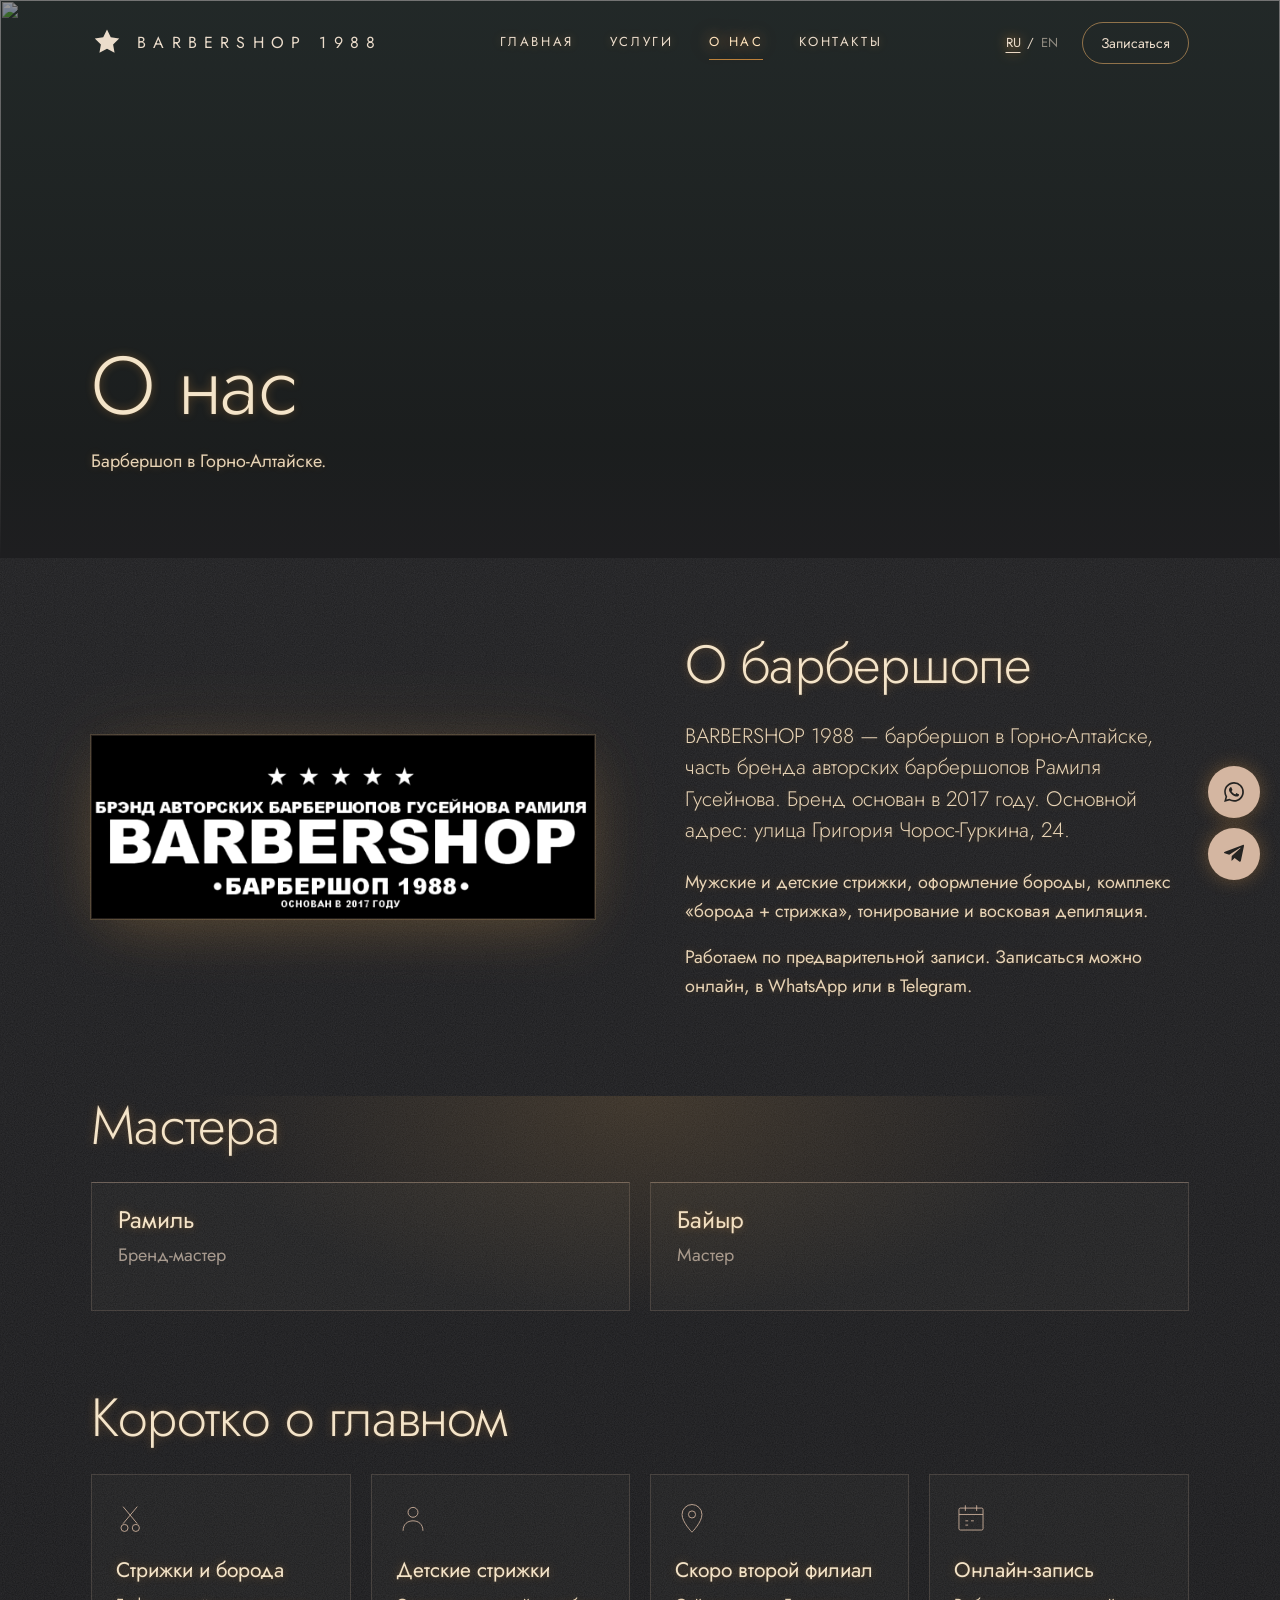
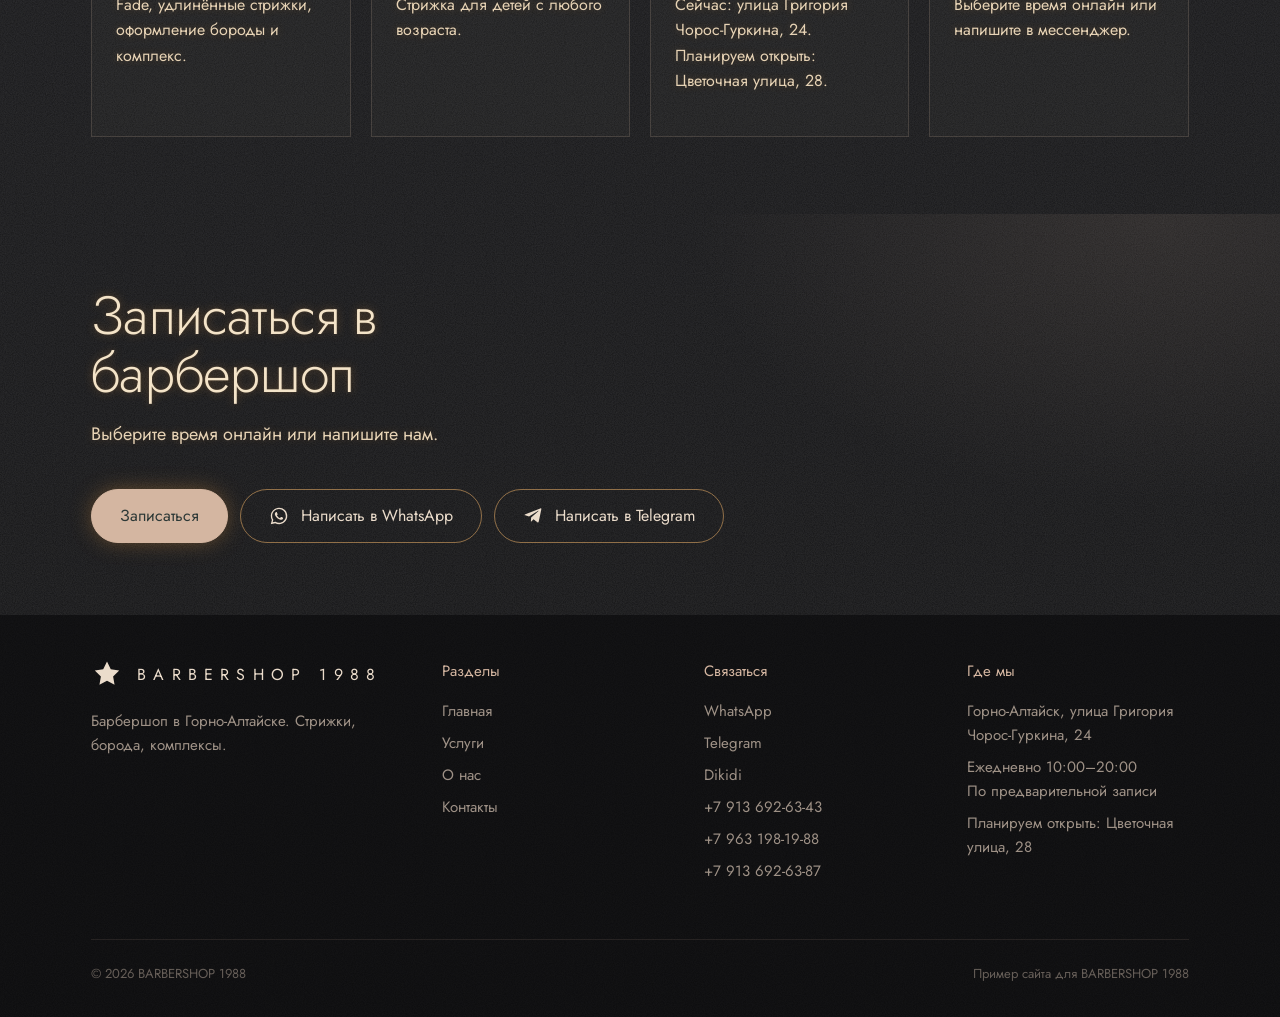
==== about.html @ 09c76feb "Add files via upload" ====
<!doctype html>
<html lang="ru">
<head>
  <meta charset="utf-8">
  <meta name="viewport" content="width=device-width, initial-scale=1">
  <title>О барбершопе — BARBERSHOP 1988, Горно-Алтайск</title>
  <meta name="description" content="BARBERSHOP 1988 — барбершоп в Горно-Алтайске, улица Григория Чорос-Гуркина, 24.">
  <link rel="icon" href="logo-mark.svg" type="image/svg+xml">
  <link rel="preconnect" href="https://fonts.googleapis.com">
  <link rel="preconnect" href="https://fonts.gstatic.com" crossorigin>
  <link href="https://fonts.googleapis.com/css2?family=Jost:wght@300;400;500&family=Cormorant+Garamond:wght@400;500;600&display=swap" rel="stylesheet">
  <link rel="stylesheet" href="style.css?v=200">
</head>
<body data-page="about" data-title="meta.about">
  <div id="header"></div>

  <main>
    <section class="page-head">
      <img src="https://images.unsplash.com/photo-1590360316066-357b23e0dd15?auto=format&fit=crop&w=2400&q=88" alt="">
      <div class="wrap">
        <h1 class="h1" data-i18n="ab.title"></h1>
        <p class="text" data-i18n="ab.lead"></p>
      </div>
    </section>

    <section class="block">
      <div class="wrap story">
        <img src="logo-original.jpg" alt="Бренд авторских барбершопов Гусейнова Рамиля — BARBERSHOP 1988" style="background:#000">
        <div>
          <h2 class="h2" data-i18n="ab.story.title"></h2>
          <p class="text text--lead" data-i18n="ab.story.p1"></p>
          <p class="text" data-i18n="ab.story.p2"></p>
          <p class="text" data-i18n="ab.story.p3"></p>
        </div>
      </div>
    </section>

    <section class="block">
      <div class="wrap">
        <div class="block__head"><h2 class="h2" data-i18n="ab.m.title"></h2></div>
        <div class="masters">
          <div class="master"><h3 class="h3" data-i18n="m1"></h3><p class="text" data-i18n="m1.d"></p></div>
          <div class="master"><h3 class="h3" data-i18n="m2"></h3><p class="text" data-i18n="m2.d"></p></div>
        </div>
      </div>
    </section>

    <section class="block block--pine">
      <div class="wrap">
        <div class="block__head"><h2 class="h2" data-i18n="ab.val.title"></h2></div>
        <div class="values">
          <div>
            <svg viewBox="0 0 48 48" fill="none" stroke="currentColor" stroke-width="1.2" aria-hidden="true"><path d="M10 8l20 24"/><path d="M30 8L10 32"/><circle cx="12" cy="38" r="5"/><circle cx="28" cy="38" r="5"/></svg>
            <h3 class="h3" data-i18n="v1"></h3><p class="text" data-i18n="v1.d"></p>
          </div>
          <div>
            <svg viewBox="0 0 48 48" fill="none" stroke="currentColor" stroke-width="1.2" aria-hidden="true"><circle cx="24" cy="16" r="7"/><path d="M10 42c0-9 6-14 14-14s14 5 14 14"/></svg>
            <h3 class="h3" data-i18n="v2"></h3><p class="text" data-i18n="v2.d"></p>
          </div>
          <div>
            <svg viewBox="0 0 48 48" fill="none" stroke="currentColor" stroke-width="1.2" aria-hidden="true"><path d="M24 44S10 30 10 19a14 14 0 0 1 28 0c0 11-14 25-14 25z"/><circle cx="24" cy="19" r="5"/></svg>
            <h3 class="h3" data-i18n="v3"></h3><p class="text" data-i18n="v3.d"></p>
          </div>
          <div>
            <svg viewBox="0 0 48 48" fill="none" stroke="currentColor" stroke-width="1.2" aria-hidden="true"><rect x="7" y="10" width="34" height="31" rx="2"/><path d="M7 19h34M16 6v8M32 6v8"/><path d="M16 28h4M24 28h4M16 34h4"/></svg>
            <h3 class="h3" data-i18n="v4"></h3><p class="text" data-i18n="v4.d"></p>
          </div>
        </div>
      </div>
    </section>


        <section class="book">
      <div class="wrap">
        <div><h2 class="h2" data-i18n="book.title"></h2><p class="text" data-i18n="book.text"></p></div>
        <div class="btn-row">
          <a class="btn btn--wood" data-dk><span data-i18n="btn.book"></span></a>
          <a class="btn btn--ghost-light" data-wa><span data-i18n="btn.whatsapp"></span></a>
          <a class="btn btn--ghost-light" data-tg><span data-i18n="btn.telegram"></span></a>
        </div>
      </div>
    </section>
  </main>

  <div id="footer"></div>

  <script src="i18n.js?v=115"></script>
  <script src="main.js?v=115"></script>
</body>
</html>
---- style.css ----
/* ============ BARBERSHOP 1988 ============ */
:root {
  /* палитра из референса */
  --wood: #D4B6A1;
  --stone: #E8E3DE;
  --moss: #878F68;
  --pine: #374543;
  --pine-deep: #2C3836;
  /* тёплый графит и бетон — как стена на фото вывески */
  --night: #242321;         /* фон сайта */
  --graphite-2: #2B2926;    /* соседний блок, на тон светлее */
  --graphite-3: #33302C;    /* акцентный блок */
  --ink: #EBDCCB;           /* основной текст — шампань, как буквы вывески */
  --ink-soft: rgba(226, 207, 188, .68);
  --line: rgba(212, 182, 161, .18);
  /* фактура камня: мелкое зерно + крупные пятна бетона */
  --tex:
    url("data:image/svg+xml,%3Csvg xmlns='http://www.w3.org/2000/svg' width='260' height='260'%3E%3Cfilter id='n'%3E%3CfeTurbulence type='fractalNoise' baseFrequency='.9' numOctaves='3' stitchTiles='stitch'/%3E%3CfeColorMatrix values='0 0 0 0 1 0 0 0 0 .94 0 0 0 0 .86 0 0 0 .07 0'/%3E%3C/filter%3E%3Crect width='100%25' height='100%25' filter='url(%23n)'/%3E%3C/svg%3E");
  --white: #FFFFFF;

  --font: "Jost", "Helvetica Neue", Arial, sans-serif;
  --wrap: 1200px;
  --gutter: clamp(16px, 4vw, 56px);
  --ease: cubic-bezier(.22, .61, .36, 1);

  /* модульная шкала 1.333 от 18px */
  --fs-body: 18px;
  --fs-small: 15px;
  --fs-h3: 24px;
  --fs-h2: clamp(32px, 4.2vw, 56px);
  --fs-h1: clamp(40px, 6.4vw, 88px);
}

*, *::before, *::after { box-sizing: border-box; }
html { scroll-behavior: smooth; -webkit-text-size-adjust: 100%; }
body {
  margin: 0;
  font-family: var(--font);
  font-weight: 400;
  font-size: var(--fs-body);
  line-height: 1.6;
  color: var(--ink);
  background: var(--tex), var(--night);
  overflow-x: hidden;
}
img { display: block; max-width: 100%; }
a { color: inherit; text-decoration: none; }
h1, h2, h3 { margin: 0; font-weight: 300; }
p { margin: 0 0 1em; }
:focus-visible { outline: 2px solid var(--wood); outline-offset: 3px; }

.wrap { width: 100%; max-width: var(--wrap); margin: 0 auto; padding: 0 var(--gutter); }

/* ---------- type ---------- */
.h1 { font-size: var(--fs-h1); line-height: 1.02; letter-spacing: -.02em; }
.h2 { font-size: var(--fs-h2); line-height: 1.08; letter-spacing: -.015em; max-width: 16ch; }
.h3 { font-size: var(--fs-h3); line-height: 1.25; font-weight: 400; }
.text { max-width: 34em; color: var(--ink-soft); }
.text--lead { font-size: 21px; line-height: 1.5; color: var(--ink); font-weight: 300; }
.h2, .h3 { color: var(--ink); }

/* ---------- buttons ---------- */
.btn {
  display: inline-flex; align-items: center; gap: 12px;
  min-height: 54px; padding: 0 28px;
  font: 400 16px/1 var(--font);
  border: 1px solid currentColor; border-radius: 999px;
  background: transparent; color: inherit; cursor: pointer;
  transition: background-color .3s var(--ease), color .3s var(--ease), border-color .3s var(--ease);
}
.btn svg { width: 20px; height: 20px; flex: none; }
.btn--wood { background: var(--wood); border-color: var(--wood); color: var(--pine-deep); }
.btn--wood:hover { background: var(--stone); border-color: var(--stone); }
.btn--ghost-light { color: var(--ink); border-color: rgba(235,220,203,.55); }
.btn--ghost-light:hover { background: var(--ink); color: var(--night); border-color: var(--ink); }
.btn--pine { background: var(--wood); border-color: var(--wood); color: var(--night); }
.btn--pine:hover { background: var(--stone); border-color: var(--stone); }
.btn--ghost { color: var(--ink); border-color: rgba(212,182,161,.5); }
.btn--ghost:hover { background: var(--ink); color: var(--night); border-color: var(--ink); }
.btn-row { display: flex; flex-wrap: wrap; gap: 12px; }

/* ---------- logo mark ---------- */
.mark { height: 1em; width: 1.212em; color: currentColor; overflow: visible; }
.mark .m-frame { stroke: var(--wood); }
.mark--mono { width: 1em; }

/* рисуем знак при загрузке: сначала рамка, затем проявляется надпись */
.mark--draw .m-frame { stroke-dasharray: 1; stroke-dashoffset: 1; animation: draw 2s var(--ease) .3s forwards; }
.mark--draw .m-text { opacity: 0; animation: fadein 1.2s var(--ease) 1.9s forwards; }
@keyframes fadein { to { opacity: 1; } }
.sr-only { position: absolute; width: 1px; height: 1px; overflow: hidden; clip: rect(0 0 0 0); white-space: nowrap; }
@keyframes draw { to { stroke-dashoffset: 0; } }
.fade-late { opacity: 0; animation: fade 1.2s var(--ease) 2.8s forwards; }
@keyframes fade { to { opacity: 1; } }

/* ---------- header ---------- */
.header {
  position: fixed; inset: 0 0 auto 0; z-index: 50; color: var(--ink);
  padding: 22px 0;
  transition: background-color .4s var(--ease), padding .4s var(--ease);
}
.header.is-solid { background: rgba(36,35,33,.94); padding: 12px 0; backdrop-filter: blur(8px); -webkit-backdrop-filter: blur(8px); border-bottom: 1px solid var(--line); }
.header__in { display: flex; align-items: center; justify-content: space-between; gap: 24px; }
.brand { display: flex; align-items: center; gap: 14px; }
.brand .mark { font-size: 32px; }
.brand__word { font-size: 16px; letter-spacing: .45em; font-weight: 400; }
.nav { display: flex; align-items: center; gap: 36px; }
.nav a { font-size: 13px; letter-spacing: .2em; text-transform: uppercase; padding: 6px 0; border-bottom: 1px solid transparent; }
.nav a:hover, .nav a.is-active { border-color: currentColor; }
.header__side { display: flex; align-items: center; gap: 18px; }
.lang { display: flex; align-items: center; font-size: 13px; letter-spacing: .1em; }
.lang button { background: none; border: 0; color: inherit; font: inherit; cursor: pointer; padding: 6px; opacity: .55; }
.lang button.is-active { opacity: 1; text-decoration: underline; text-underline-offset: 5px; }
.header .btn { min-height: 42px; padding: 0 18px; font-size: 14px; }

.burger { display: none; width: 44px; height: 44px; background: none; border: 0; color: inherit; cursor: pointer; position: relative; }
.burger span, .burger::before, .burger::after {
  content: ""; position: absolute; left: 10px; right: 10px; height: 1px; background: currentColor;
  transition: transform .3s var(--ease), opacity .2s;
}
.burger::before { top: 15px; } .burger span { top: 21px; } .burger::after { top: 27px; }
.menu-open .burger::before { transform: translateY(6px) rotate(45deg); }
.menu-open .burger span { opacity: 0; }
.menu-open .burger::after { transform: translateY(-6px) rotate(-45deg); }

/* ---------- hero (home) ---------- */
.hero {
  position: relative; min-height: 100vh; min-height: 100svh;
  display: grid; place-items: center; text-align: center;
  color: var(--white); background: var(--pine-deep); overflow: hidden;
}
.hero > img { position: absolute; inset: 0; width: 100%; height: 100%; object-fit: cover; }
.hero::after {
  content: ""; position: absolute; inset: 0;
  background: linear-gradient(180deg, rgba(38,48,47,.55) 0%, rgba(38,48,47,.25) 40%, rgba(36,35,33,.7) 85%, var(--night) 100%);
}
.hero__in { position: relative; z-index: 2; padding: 120px var(--gutter) 80px; }
.hero .mark { font-size: clamp(190px, 24vw, 280px); color: var(--ink); }
.hero__word {
  margin: 26px 0 0; font-size: clamp(30px, 5vw, 54px); font-weight: 300;
  letter-spacing: .55em; margin-right: -.55em;
}
.hero__line { margin: 18px auto 40px; font-size: 20px; font-weight: 300; max-width: 30ch; }
.hero .btn-row { justify-content: center; }

/* ---------- page head (inner pages) ---------- */
.page-head {
  position: relative; color: var(--ink); background: var(--pine-deep);
  min-height: 62vh; display: flex; align-items: flex-end; overflow: hidden;
}
.page-head > img { position: absolute; inset: 0; width: 100%; height: 100%; object-fit: cover; }
.page-head::after { content: ""; position: absolute; inset: 0; background: linear-gradient(180deg, rgba(36,35,33,.45) 0%, rgba(36,35,33,.75) 80%, var(--night) 100%); }
.page-head .wrap { position: relative; z-index: 2; padding-top: 140px; padding-bottom: 64px; }
.page-head .text { color: var(--ink); margin-top: 20px; }

/* ---------- sections ---------- */
.block { padding: clamp(80px, 10vw, 140px) 0; }
.block--pine { background: var(--tex), var(--graphite-3); }
.block--white { background: var(--tex), var(--graphite-2); }
.block__head { margin-bottom: 56px; }
.block__head .text { margin-top: 20px; }

/* intro: крупная фраза + два столбца */
.intro { display: grid; grid-template-columns: 1.1fr 1fr; gap: clamp(40px, 7vw, 100px); align-items: end; }
.intro__media img { width: 100%; aspect-ratio: 4 / 5; object-fit: cover; }
.intro .h2 { margin-bottom: 36px; }

/* services tiles on home: 2×2 */
.tiles { display: grid; grid-template-columns: 1fr 1fr; gap: 56px 32px; }
.tile img { width: 100%; aspect-ratio: 3 / 2; object-fit: cover; margin-bottom: 22px; }
.tile .h3 { margin-bottom: 8px; }
.tile .text { margin-bottom: 14px; }
.tile__link { font-size: var(--fs-small); color: var(--wood); border-bottom: 1px solid var(--line); padding-bottom: 2px; }
.tile:hover .tile__link { border-color: var(--wood); }

/* flags — как вертикальные баннеры из референса; тёплый луч света как на фото вывески */
.block--glow { background: radial-gradient(ellipse 70% 90% at 85% 10%, rgba(212,182,161,.14), transparent 65%), var(--tex), var(--night); }
.open { display: grid; grid-template-columns: auto auto 1fr; gap: 20px; align-items: stretch; }
.flag {
  width: clamp(120px, 14vw, 180px); min-height: 460px; padding: 32px 0;
  display: flex; flex-direction: column; align-items: center; justify-content: space-between;
}
.flag--pine { background: var(--pine); color: var(--ink); }
.flag--stone { background: var(--ink); color: var(--night); }
.flag .mark { font-size: 46px; }
.flag__word {
  writing-mode: vertical-rl; transform: rotate(180deg);
  font-size: clamp(28px, 3.4vw, 40px); font-weight: 300; letter-spacing: .4em;
}
.open__body { align-self: center; padding-left: clamp(0px, 4vw, 60px); }
.open__body .h2 { margin-bottom: 24px; }

/* steps — реальная последовательность, поэтому с номерами */
.steps { list-style: none; padding: 0; margin: 0 0 48px; display: grid; grid-template-columns: repeat(3, 1fr); gap: 32px; counter-reset: step; }
.steps li { counter-increment: step; border-top: 1px solid var(--line); padding-top: 22px; }
.steps li::before { content: counter(step); display: block; font-size: 44px; font-weight: 300; line-height: 1; color: var(--wood); margin-bottom: 18px; }
.steps .h3 { margin-bottom: 8px; }

/* ---------- services page ---------- */
.subnav { position: sticky; top: var(--header-h, 66px); z-index: 20; background: var(--tex), var(--night); border-bottom: 1px solid var(--line); }
.subnav .wrap { display: flex; gap: 32px; overflow-x: auto; scrollbar-width: none; }
.subnav .wrap::-webkit-scrollbar { display: none; }
.subnav a { flex: none; padding: 18px 0; font-size: var(--fs-small); color: var(--ink-soft); border-bottom: 1px solid transparent; }
.subnav a:hover, .subnav a.is-active { color: var(--ink); border-color: var(--wood); }

.service { scroll-margin-top: 130px; display: grid; grid-template-columns: 5fr 7fr; gap: clamp(32px, 6vw, 88px); align-items: start; }
.service + .service { margin-top: clamp(80px, 10vw, 130px); }
.service__media { position: sticky; top: 150px; }
.service__media img { width: 100%; aspect-ratio: 4 / 5; object-fit: cover; }
.service .h2 { margin-bottom: 20px; }

.prices { width: 100%; border-collapse: collapse; margin: 36px 0; }
.prices td { padding: 18px 0; border-top: 1px solid var(--line); vertical-align: top; }
.prices tr:last-child td { border-bottom: 1px solid var(--line); }
.prices .p-name { font-size: 19px; }
.prices .p-desc { display: block; margin-top: 2px; font-size: var(--fs-small); color: var(--ink-soft); }
.prices .p-time { white-space: nowrap; color: var(--wood); font-size: var(--fs-small); padding: 20px 24px 0; text-align: right; }
.prices .p-price { white-space: nowrap; text-align: right; font-size: 19px; font-variant-numeric: tabular-nums; }
.note { font-size: var(--fs-small); color: var(--ink-soft); margin-top: 48px; }

/* ---------- about page ---------- */
.story { display: grid; grid-template-columns: 1fr 1fr; gap: clamp(40px, 7vw, 100px); align-items: center; }
.story img { width: 100%; aspect-ratio: 1; object-fit: cover; }
.story .h2 { margin-bottom: 28px; }
.values { display: grid; grid-template-columns: repeat(4, 1fr); gap: 40px 32px; }
.values svg { width: 40px; height: 40px; color: var(--wood); margin-bottom: 20px; }
.values .h3 { margin-bottom: 10px; }
.gallery { display: grid; grid-template-columns: 2fr 1fr 1fr; grid-template-rows: 280px 280px; gap: 12px; }
.gallery img { width: 100%; height: 100%; object-fit: cover; }
.gallery img:first-child { grid-row: span 2; }
.gallery img:nth-child(4) { grid-column: span 2; }

/* ---------- booking band ---------- */
.book { background: radial-gradient(ellipse 60% 120% at 90% 0%, rgba(212,182,161,.12), transparent 60%), var(--tex), var(--graphite-3); padding: clamp(70px, 9vw, 120px) 0; }
.book .wrap { display: flex; justify-content: space-between; align-items: end; gap: 40px; flex-wrap: wrap; }
.book .text { margin: 18px 0 0; }

/* ---------- footer ---------- */
.footer { background: var(--tex), #1C1B19; color: var(--ink-soft); padding: 72px 0 32px; font-size: var(--fs-small); }
.footer__grid { display: grid; grid-template-columns: 1.4fr 1fr 1fr 1fr; gap: 40px; }
.footer .brand { color: var(--ink); margin-bottom: 18px; }
.footer h4 { font-size: var(--fs-small); font-weight: 400; color: var(--wood); margin: 0 0 16px; }
.footer ul { list-style: none; padding: 0; margin: 0; display: grid; gap: 8px; }
.footer a:hover { color: var(--wood); }
.footer__bottom { margin-top: 56px; padding-top: 24px; border-top: 1px solid var(--line); display: flex; justify-content: space-between; flex-wrap: wrap; gap: 12px; opacity: .6; font-size: 13px; }

/* ---------- floating messengers ---------- */
.float { position: fixed; right: 20px; bottom: 20px; z-index: 60; display: grid; gap: 10px; }
.float a {
  width: 52px; height: 52px; border-radius: 50%; display: grid; place-items: center;
  background: var(--wood); color: var(--night); box-shadow: 0 6px 20px rgba(0,0,0,.35);
  transition: background-color .3s var(--ease), color .3s var(--ease);
}
.float a:hover { background: var(--ink); }
.float svg { width: 24px; height: 24px; }
.float__label { display: none; }

@media (prefers-reduced-motion: reduce) {
  *, *::before, *::after { animation-duration: 0s !important; animation-delay: 0s !important; transition: none !important; }
}

/* ---------- responsive ---------- */
@media (max-width: 1000px) {
  .values { grid-template-columns: 1fr 1fr; }
  .footer__grid { grid-template-columns: 1fr 1fr; }
  .open { grid-template-columns: auto auto; }
  .open__body { grid-column: 1 / -1; padding: 24px 0 0; }
}
@media (max-width: 860px) {
  :root { --fs-body: 17px; }
  .burger { display: block; }
  .header .btn { display: none; }
  .nav {
    position: fixed; inset: 0; background: var(--tex), var(--night); flex-direction: column; justify-content: center; gap: 28px;
    opacity: 0; pointer-events: none; transition: opacity .3s var(--ease);
  }
  .nav a { font-size: 16px; }
  .menu-open .nav { opacity: 1; pointer-events: auto; }
  .brand, .header__side { position: relative; z-index: 2; }
  .intro, .story, .service { grid-template-columns: 1fr; }
  .intro__media img { aspect-ratio: 4 / 3; }
  .service__media { position: static; }
  .service__media img { aspect-ratio: 3 / 2; }
  .tiles { grid-template-columns: 1fr; gap: 48px; }
  .steps { grid-template-columns: 1fr; gap: 24px; }
  .gallery { grid-template-columns: 1fr 1fr; grid-template-rows: 200px 200px 200px; }
  .gallery img:first-child { grid-row: auto; grid-column: span 2; }
  .gallery img:nth-child(4) { grid-column: auto; }
}
@media (max-width: 560px) {
  .brand__word { font-size: 14px; letter-spacing: .3em; }
  .text--lead { font-size: 19px; }
  .values, .footer__grid { grid-template-columns: 1fr; }
  .flag { width: calc(50vw - 26px); min-height: 340px; }
  .prices .p-time { padding: 20px 12px 0; }
  .hero .btn-row .btn, .book .btn { flex: 1 1 100%; justify-content: center; }
  /* на телефоне — нижняя панель, чтобы кнопки ничего не перекрывали */
  body { padding-bottom: 56px; }
  .float { left: 0; right: 0; bottom: 0; grid-template-columns: 1fr 1fr; gap: 1px; background: var(--line); }
  .float a { width: auto; height: 56px; border-radius: 0; box-shadow: none; display: flex; justify-content: center; gap: 10px; font-size: 15px; }
  .float__label { display: inline; }
  .float a { background: var(--graphite-3); color: var(--ink); border-top: 1px solid var(--line); }
  .float a svg { color: var(--wood); }
  .float a:hover { background: var(--pine-deep); }
}

/* ---------- переход фото в тёмный фон ---------- */
/* без затемнения и без широкой дымки: по бокам и сверху узкий «ускоряющийся» переход,
   снизу — длиннее, как уход в тень */
.intro__media img,
.service__media img,
.story img,
.tile img,
.gallery img {
  --edge: linear-gradient(to right,
    transparent 0, rgba(0,0,0,.45) 2%, rgba(0,0,0,.85) 4.5%, #000 7%,
    #000 93%, rgba(0,0,0,.85) 95.5%, rgba(0,0,0,.45) 98%, transparent 100%);
  --vert: linear-gradient(to bottom,
    transparent 0, rgba(0,0,0,.45) 2%, rgba(0,0,0,.85) 4.5%, #000 7%,
    #000 78%, rgba(0,0,0,.6) 88%, transparent 100%);
  -webkit-mask-image: var(--edge), var(--vert);
  -webkit-mask-composite: source-in;
          mask-image: var(--edge), var(--vert);
          mask-composite: intersect;
}

/* абонементы под названием услуги */
.prices .p-pack { color: var(--wood); opacity: .9; }

/* типографский логотип на первом экране */
.hero .mark--logo { width: min(88vw, 660px); height: auto; font-size: inherit; }
.mark--mono { width: 1em; }
.masters { display: grid; grid-template-columns: repeat(2, 1fr); gap: 24px; max-width: 760px; }
.master { border-top: 1px solid var(--line); padding-top: 22px; }
.master .h3 { margin-bottom: 6px; }
@media (max-width: 560px) { .masters { grid-template-columns: 1fr; gap: 8px; } }

/* ---------- hero lockup (обычный текст, без растяжения) ---------- */
.lockup { display: flex; flex-direction: column; align-items: center; text-align: center; color: var(--ink); font-family: "Jost", sans-serif; }
.lk-stars { font-size: clamp(18px, 3vw, 26px); letter-spacing: .5em; margin-right: -.5em; color: var(--wood); margin-bottom: 14px; }
.lk-small { font-size: clamp(11px, 1.7vw, 15px); letter-spacing: .32em; margin-right: -.32em; font-weight: 400; line-height: 1.9; opacity: .9; }
.lk-rule { width: min(60vw, 420px); height: 1px; background: var(--wood); margin: 22px 0 18px; transform-origin: center; }
.lk-word { font-size: clamp(40px, 9.5vw, 104px); letter-spacing: .14em; margin-right: -.14em; font-weight: 400; line-height: 1; }
.lk-sub { margin-top: 20px; font-size: clamp(13px, 2.2vw, 20px); letter-spacing: .3em; margin-right: -.3em; font-weight: 400; }
.lk-since { margin-top: 10px; font-size: clamp(11px, 1.6vw, 14px); letter-spacing: .2em; margin-right: -.2em; font-weight: 300; opacity: .8; }
.lockup.mark--draw .lk-rule { animation: lkrule 1.6s var(--ease) .3s both; }
.lockup.mark--draw > :not(.lk-rule) { opacity: 0; animation: fadein 1.2s var(--ease) 1.2s forwards; }
@keyframes lkrule { from { transform: scaleX(0); } to { transform: scaleX(1); } }
/* v31: больше воздуха вокруг мелких строк */
.lk-stars { font-size: clamp(14px, 2vw, 18px); letter-spacing: .6em; margin-right: -.6em; margin-bottom: 26px; }
.lk-small { font-size: clamp(11px, 1.4vw, 13px); letter-spacing: .42em; margin-right: -.42em; line-height: 2.4; font-weight: 400; }
.lk-rule { margin: 34px 0 30px; }
.lk-sub { margin-top: 32px; }
.lk-since { margin-top: 16px; }
.hero__line { margin-top: 34px; }
/* v32 */
.lk-stars { font-size: clamp(16px, 2.2vw, 22px); }
.lk-small { font-size: clamp(12px, 1.7vw, 16px); letter-spacing: .34em; margin-right: -.34em; }
.lk-since { font-size: clamp(12px, 1.7vw, 15px); }
/* v35 loft: тонкая «металлическая» линия над разделами услуг */
.service { border-top: 1px solid #0e0d0c; box-shadow: 0 1px 0 rgba(235,220,203,.07) inset; padding-top: 28px; }
.prices tr:last-child td { border-bottom-color: rgba(212,182,161,.35); }
/* логотип клиента в «О нас»: карточка в тонкой рамке, без размытых краёв */
.story img[src$="logo.jpg"] { -webkit-mask: none; mask: none; background: #000; border: 1px solid var(--line); outline: 1px solid rgba(212,182,161,.28); outline-offset: 8px; width: 100%; max-width: 440px; height: auto; aspect-ratio: auto; object-fit: contain; justify-self: center; }

/* v40: один сплошной каменный фон на всю страницу — без полос и швов между блоками */
body {
  background-color: #1F1E1C;
  background-image:
    url("data:image/svg+xml,%3Csvg xmlns='http://www.w3.org/2000/svg' width='300' height='300'%3E%3Cfilter id='n'%3E%3CfeTurbulence type='fractalNoise' baseFrequency='.75' numOctaves='4' stitchTiles='stitch'/%3E%3CfeColorMatrix values='0 0 0 0 .92 0 0 0 0 .88 0 0 0 0 .82 0 0 0 .11 0'/%3E%3C/filter%3E%3Crect width='100%25' height='100%25' filter='url(%23n)'/%3E%3C/svg%3E"),
    radial-gradient(ellipse 80% 40% at 15% 12%, rgba(86,80,72,.28), transparent 70%),
    radial-gradient(ellipse 70% 35% at 90% 45%, rgba(70,68,66,.26), transparent 70%),
    radial-gradient(ellipse 80% 40% at 10% 78%, rgba(80,72,64,.24), transparent 70%),
    linear-gradient(180deg, #2A2927 0%, #232220 50%, #1F1E1C 100%);
  background-repeat: repeat, no-repeat, no-repeat, no-repeat, no-repeat;
  background-size: 300px 300px, 100% 100%, 100% 100%, 100% 100%, 100% 100%;
}
.block, .block--white, .block--pine, .block--glow, .subnav, .book { background: transparent; }
.block--glow { background: radial-gradient(ellipse 70% 90% at 85% 10%, rgba(212,182,161,.10), transparent 65%); }
.book { background: radial-gradient(ellipse 60% 120% at 90% 0%, rgba(212,182,161,.10), transparent 60%); }
.subnav { background: rgba(31,30,28,.92); backdrop-filter: blur(8px); -webkit-backdrop-filter: blur(8px); }
.footer { background: rgba(14,14,13,.55); }
.page-head::after { background: linear-gradient(180deg, rgba(31,30,28,.45) 0%, rgba(31,30,28,.75) 80%, #292826 100%); }
.hero::after { background: linear-gradient(180deg, rgba(38,48,47,.55) 0%, rgba(38,48,47,.25) 40%, rgba(31,30,28,.7) 85%, #292826 100%); }

/* v41: графитовый камень — темнее, холоднее, с видимым рисунком */
body {
  background-color: #161617;
  background-image:
    url("data:image/svg+xml,%3Csvg xmlns='http://www.w3.org/2000/svg' width='300' height='300'%3E%3Cfilter id='n'%3E%3CfeTurbulence type='fractalNoise' baseFrequency='.9' numOctaves='3' stitchTiles='stitch'/%3E%3CfeColorMatrix values='0 0 0 0 .85 0 0 0 0 .86 0 0 0 0 .9 0 0 0 .10 0'/%3E%3C/filter%3E%3Crect width='100%25' height='100%25' filter='url(%23n)'/%3E%3C/svg%3E"),
    linear-gradient(180deg, #202022 0%, #1A1A1C 55%, #141415 100%);
  background-repeat: repeat, no-repeat;
  background-size: 300px 300px, 100% 100%;
}
.subnav { background: rgba(22,22,23,.92); }
.footer { background: rgba(8,8,9,.6); }
.page-head::after { background: linear-gradient(180deg, rgba(22,22,23,.45) 0%, rgba(22,22,23,.78) 80%, #1E1E20 100%); }
.hero::after { background: linear-gradient(180deg, rgba(30,34,36,.5) 0%, rgba(30,34,36,.2) 40%, rgba(22,22,23,.72) 85%, #1E1E20 100%); }
.header.is-solid { background: rgba(22,22,23,.94); }

/* v43: фото растворяются в фоне со всех сторон (овальная маска), меньше пустого поля вокруг */
.intro__media img, .service__media img, .story img:not([src$="logo.jpg"]), .tile img, .gallery img {
  -webkit-mask-image: radial-gradient(ellipse 72% 72% at 50% 50%, #000 52%, rgba(0,0,0,.7) 68%, rgba(0,0,0,.3) 84%, transparent 100%);
          mask-image: radial-gradient(ellipse 72% 72% at 50% 50%, #000 52%, rgba(0,0,0,.7) 68%, rgba(0,0,0,.3) 84%, transparent 100%);
  -webkit-mask-composite: initial; mask-composite: initial;
  transform: scale(1.06);
}
.block { padding: clamp(44px, 6vw, 84px) 0; }
.block__head { margin-bottom: 32px; }
.tiles { gap: 36px 24px; }
.service + .service { margin-top: clamp(40px, 6vw, 72px); }
.service { box-shadow: none; border-top-color: rgba(235,220,203,.08); }
/* v44: маска строго до краёв кадра */
.intro__media img, .service__media img, .story img:not([src$="logo.jpg"]), .tile img, .gallery img {
  -webkit-mask-image: radial-gradient(ellipse farthest-side at 50% 50%, #000 58%, rgba(0,0,0,.75) 76%, rgba(0,0,0,.35) 90%, transparent 100%);
          mask-image: radial-gradient(ellipse farthest-side at 50% 50%, #000 58%, rgba(0,0,0,.75) 76%, rgba(0,0,0,.35) 90%, transparent 100%);
  transform: scale(1.08);
}
/* v45: мягкий прямоугольный уход краёв (шире, ровнее), без овалов */
.intro__media img, .service__media img, .story img:not([src$="logo.jpg"]), .tile img, .gallery img {
  --e: linear-gradient(to right, transparent 0, rgba(0,0,0,.18) 4%, rgba(0,0,0,.5) 8%, rgba(0,0,0,.82) 13%, #000 19%, #000 81%, rgba(0,0,0,.82) 87%, rgba(0,0,0,.5) 92%, rgba(0,0,0,.18) 96%, transparent 100%);
  --v: linear-gradient(to bottom, transparent 0, rgba(0,0,0,.18) 4%, rgba(0,0,0,.5) 8%, rgba(0,0,0,.82) 13%, #000 19%, #000 78%, rgba(0,0,0,.7) 86%, rgba(0,0,0,.35) 93%, transparent 100%);
  -webkit-mask-image: var(--e), var(--v); -webkit-mask-composite: source-in;
          mask-image: var(--e), var(--v);         mask-composite: intersect;
  transform: none;
}
/* v46: узкий уход краёв (как в одобренном варианте) — картинка чёткая, без «дыма» */
.intro__media img, .service__media img, .story img:not([src$="logo.jpg"]), .tile img, .gallery img {
  --e: linear-gradient(to right, transparent 0, rgba(0,0,0,.55) 1.2%, #000 3.2%, #000 96.8%, rgba(0,0,0,.55) 98.8%, transparent 100%);
  --v: linear-gradient(to bottom, transparent 0, rgba(0,0,0,.55) 1.2%, #000 3.2%, #000 90%, rgba(0,0,0,.5) 96%, transparent 100%);
  filter: contrast(1.04) saturate(1.04);
}
/* новый логотип клиента (макет на стене) */
.story img[src$="logo.jpg"] { max-width: 520px; aspect-ratio: 1 / 1; object-fit: cover; background: #0c0b0a; outline-offset: 10px; }

/* ===== v60: новый логотип на первом экране + тёплая подсветка ===== */
.sr-only { position: absolute; width: 1px; height: 1px; overflow: hidden; clip: rect(0 0 0 0); white-space: nowrap; }
.hero--logo { background: #0B0A09; display: block; min-height: 100vh; min-height: 100svh; }
.hero--logo::after { display: none; }
.hero__stage { position: absolute; inset: 0; display: flex; justify-content: center; align-items: flex-start; padding-top: 40px; overflow: hidden; }
.hero__logo-wrap { position: relative; flex: none; height: min(calc(100svh - 190px), 980px); aspect-ratio: 1 / 1; animation: logoIn 3s var(--ease) .2s both; }
.hero__logo { width: 100%; height: 100%; object-fit: contain;
  -webkit-mask-image: linear-gradient(to right, transparent 0, #000 14%, #000 86%, transparent 100%), linear-gradient(to bottom, transparent 0, #000 6%, #000 90%, transparent 100%);
  -webkit-mask-composite: source-in;
          mask-image: linear-gradient(to right, transparent 0, #000 14%, #000 86%, transparent 100%), linear-gradient(to bottom, transparent 0, #000 6%, #000 90%, transparent 100%);
          mask-composite: intersect; }
@keyframes logoIn { from { opacity: 0; filter: blur(14px) brightness(.4); transform: scale(1.06); } 60% { opacity: 1; } to { opacity: 1; filter: blur(0) brightness(1); transform: scale(1); } }
/* тёплое свечение за знаком — «дышит», как подсветка вывески */
.hero__glow { position: absolute; left: 50%; top: 24%; width: min(120vw, 1100px); height: min(75vh, 700px); transform: translate(-50%, 0);
  background: radial-gradient(ellipse at 50% 40%, rgba(214,160,86,.34) 0%, rgba(214,160,86,.14) 34%, transparent 68%);
  filter: blur(18px); animation: glowPulse 5.5s ease-in-out 1.2s infinite alternate; opacity: 0; animation-fill-mode: both; }
@keyframes glowPulse { from { opacity: .55; } to { opacity: 1; } }
/* медленный блик света по знаку */
.hero__shine { position: absolute; inset: 0; pointer-events: none; mix-blend-mode: screen;
  background: linear-gradient(105deg, transparent 38%, rgba(255,226,170,.22) 50%, transparent 62%);
  background-size: 250% 100%; background-position: 160% 0; animation: shine 7s ease-in-out 3.2s infinite;
  -webkit-mask-image: radial-gradient(ellipse 38% 46% at 50% 44%, #000 30%, transparent 78%); mask-image: radial-gradient(ellipse 38% 46% at 50% 44%, #000 30%, transparent 78%); }
@keyframes shine { 0% { background-position: 160% 0; } 55%, 100% { background-position: -60% 0; } }
.hero--logo .hero__in { position: absolute; left: 0; right: 0; bottom: 0; padding: 0 var(--gutter) clamp(28px, 6vh, 64px); z-index: 2; }
.hero--logo .hero__in::before { content: ""; position: absolute; left: 0; right: 0; bottom: 0; height: 70%; background: linear-gradient(180deg, transparent, rgba(11,10,9,.9)); z-index: -1; }
.hero--logo .hero__line { margin: 0 auto 24px; max-width: none; }
@media (max-width: 760px) { .hero__logo-wrap { height: auto; width: 150vw; flex: none; } .hero__stage { padding-top: 70px; } }

/* подсветка в разделах: тёплый свет лампы сверху и мягкое золотое свечение фото */
.block, .service { position: relative; }
.intro__media img, .service__media img, .tile img, .story img:not([src$="logo.jpg"]) {
  box-shadow: 0 0 0 1px rgba(201,165,111,.22), 0 18px 60px -12px rgba(214,160,86,.22), 0 0 90px -20px rgba(214,160,86,.18);
}
.tile img { transition: box-shadow .6s var(--ease), transform .6s var(--ease); }
.tile:hover img { box-shadow: 0 0 0 1px rgba(227,197,142,.5), 0 22px 80px -10px rgba(227,170,90,.4); transform: translateY(-3px); }
.block:nth-of-type(odd)::before { content: ""; position: absolute; left: 50%; top: 0; width: min(900px, 90vw); height: 220px; transform: translateX(-50%);
  background: radial-gradient(ellipse at 50% 0, rgba(214,160,86,.16), transparent 70%); pointer-events: none; }
.btn--wood { box-shadow: 0 0 0 0 rgba(214,160,86,.5); animation: btnGlow 3.2s ease-in-out infinite; }
@keyframes btnGlow { 0%,100% { box-shadow: 0 0 0 0 rgba(214,160,86,0); } 50% { box-shadow: 0 0 28px 2px rgba(214,160,86,.45); } }
@media (prefers-reduced-motion: reduce) { .hero__glow, .hero__shine, .btn--wood, .hero__logo-wrap { animation: none; opacity: 1; } }

/* v61: меньше пустоты — блоки ближе друг к другу, «коротко о главном» карточками */
.block + .block { padding-top: 0; }
.block__head { margin-bottom: 28px; }
.masters { max-width: none; gap: 20px; grid-template-columns: repeat(2, minmax(0, 1fr)); }
.master { border: 1px solid var(--line); border-top-color: rgba(212,182,161,.4); padding: 22px 26px; background: rgba(255,235,210,.025); }
.values { gap: 20px; grid-template-columns: repeat(4, minmax(0, 1fr)); }
.values > div { border: 1px solid var(--line); padding: 26px 24px; background: rgba(255,235,210,.025); }
.values svg { width: 34px; height: 34px; margin-bottom: 14px; }
.values .h3 { font-size: 21px; margin-bottom: 8px; }
.values .text { font-size: 16px; }
.book { padding: clamp(44px, 6vw, 72px) 0; }
.footer { padding-top: 44px; }
@media (max-width: 1000px) { .values { grid-template-columns: repeat(2, minmax(0, 1fr)); } }
@media (max-width: 560px) { .values, .masters { grid-template-columns: 1fr; } }


/* карта и филиалы */
.map__grid { display: grid; grid-template-columns: 5fr 7fr; gap: 24px; align-items: stretch; }
.map__cards { display: grid; gap: 20px; }
.map__card { border: 1px solid var(--line); background: rgba(255,235,210,.03); padding: 24px 26px; }
.map__tag { margin: 0 0 8px; font-size: 12px; letter-spacing: .24em; text-transform: uppercase; color: var(--wood); }
.map__card .h3 { margin-bottom: 6px; }
.map__card .btn-row { margin-top: 16px; display: flex; flex-wrap: wrap; gap: 10px; }
.map__card .btn { min-height: 46px; padding: 0 20px; font-size: 15px; }
.map__frame { position: relative; min-height: 380px; border: 1px solid var(--line); overflow: hidden; box-shadow: 0 18px 60px -20px rgba(214,160,86,.2); }
.map__frame iframe { position: absolute; inset: 0; width: 100%; height: 100%; border: 0; filter: invert(1) hue-rotate(180deg) brightness(.82) contrast(.92) saturate(.55) sepia(.18); }
@media (max-width: 860px) { .map__grid { grid-template-columns: 1fr; } .map__frame { min-height: 320px; } }

/* вопросы и ответы */
.faq__list { max-width: 820px; border-top: 1px solid var(--line); }
.faq__item { border-bottom: 1px solid var(--line); }
.faq__item summary { list-style: none; cursor: pointer; padding: 22px 44px 22px 0; position: relative; font-size: 20px; color: var(--ink); }
.faq__item summary::-webkit-details-marker { display: none; }
.faq__item summary::after { content: "+"; position: absolute; right: 6px; top: 50%; transform: translateY(-50%); font-size: 26px; font-weight: 300; color: var(--wood); transition: transform .3s var(--ease); }
.faq__item[open] summary::after { transform: translateY(-50%) rotate(45deg); }
.faq__item .text { padding: 0 44px 22px 0; margin: 0; }

/* кнопка «Записаться» — только на телефоне, главным действием слева */
.float .float__book { display: none; }
@media (max-width: 760px) {
  .float { grid-template-columns: 1.3fr 1fr 1fr; }
  .float .float__book { display: flex; background: var(--wood); color: var(--night); font-weight: 500; }
  .float .float__book:hover { background: var(--stone); }
  .float__label { font-size: 14px; }
}

/* подсветка кнопок: тёплый янтарный свет */
.btn { transition: box-shadow .35s var(--ease), background-color .3s var(--ease), color .3s var(--ease), border-color .3s var(--ease), transform .3s var(--ease); }
.btn--wood { animation: btnGlow 3.2s ease-in-out infinite; box-shadow: 0 0 22px -2px rgba(255,170,70,.35); }
.btn--wood:hover { animation: none; box-shadow: 0 0 36px 4px rgba(255,170,70,.6); transform: translateY(-1px); }
.btn--ghost-light, .btn--ghost, .btn--pine { box-shadow: 0 0 0 0 rgba(255,170,70,0); }
.btn--ghost-light { border-color: rgba(255,190,110,.5); }
.btn--ghost-light:hover, .btn--ghost:hover, .btn--pine:hover { box-shadow: 0 0 30px 2px rgba(255,170,70,.45); transform: translateY(-1px); }
.float a:hover, .header .btn:hover { box-shadow: 0 0 26px 2px rgba(255,170,70,.5); }
@keyframes btnGlow { 0%,100% { box-shadow: 0 0 14px -2px rgba(255,170,70,.25); } 50% { box-shadow: 0 0 34px 3px rgba(255,170,70,.5); } }
/* шапка: четыре пункта меню не переносятся */
.nav a, .brand__word { white-space: nowrap; }
@media (max-width: 1180px) and (min-width: 861px) { .nav { gap: 22px; } .nav a { letter-spacing: .12em; font-size: 12px; } .brand__word { letter-spacing: .22em; font-size: 13px; } .header .btn { padding: 0 16px; min-height: 42px; } }

/* v80: светятся все кнопки и пункты меню */
.nav a, .subnav a, .tile__link, .lang button, .footer a { transition: text-shadow .35s var(--ease), color .3s var(--ease), border-color .3s var(--ease); }
.nav a { text-shadow: 0 0 10px rgba(255,170,70,.28); }
.nav a.is-active { color: #FFE3BC; text-shadow: 0 0 14px rgba(255,170,70,.75), 0 0 28px rgba(255,150,50,.45); border-color: rgba(255,170,70,.7); animation: navGlow 3.4s ease-in-out infinite; }
.nav a:hover { color: #FFE3BC; text-shadow: 0 0 16px rgba(255,170,70,.85), 0 0 30px rgba(255,150,50,.5); border-color: rgba(255,170,70,.8); }
@keyframes navGlow { 0%,100% { text-shadow: 0 0 10px rgba(255,170,70,.5), 0 0 20px rgba(255,150,50,.25); } 50% { text-shadow: 0 0 16px rgba(255,170,70,.9), 0 0 32px rgba(255,150,50,.5); } }
.subnav a { text-shadow: 0 0 8px rgba(255,170,70,.2); }
.subnav a:hover, .subnav a.is-active { color: #FFE3BC; text-shadow: 0 0 14px rgba(255,170,70,.8), 0 0 26px rgba(255,150,50,.45); }
.tile__link { text-shadow: 0 0 10px rgba(255,170,70,.3); }
.tile:hover .tile__link, .tile__link:hover { color: #FFE3BC; text-shadow: 0 0 16px rgba(255,170,70,.85), 0 0 30px rgba(255,150,50,.5); }
.lang button:hover, .lang button[aria-pressed="true"], .lang .is-active { text-shadow: 0 0 12px rgba(255,170,70,.8); }
.footer a:hover { color: #FFE3BC; text-shadow: 0 0 14px rgba(255,170,70,.7); }
.header .btn, .btn--ghost-light { animation: btnGlowSoft 3.6s ease-in-out infinite; }
@keyframes btnGlowSoft { 0%,100% { box-shadow: 0 0 10px -2px rgba(255,170,70,.18); } 50% { box-shadow: 0 0 26px 1px rgba(255,170,70,.4); } }
.btn--ghost-light:hover, .header .btn:hover { animation: none; box-shadow: 0 0 34px 4px rgba(255,170,70,.62); }
.float a { box-shadow: 0 0 18px rgba(255,170,70,.3); }
.faq__item summary:hover { color: #FFE3BC; text-shadow: 0 0 14px rgba(255,170,70,.55); }
@media (prefers-reduced-motion: reduce) { .nav a.is-active, .header .btn, .btn--ghost-light { animation: none; } }

/* «чтение»: слова сначала приглушены, при чтении вспыхивают и становятся обычными */
.rd-w { color: rgba(190,172,150,.5); transition: color .9s var(--ease), text-shadow .9s var(--ease); }
.rd-w.rd-on { color: #FFE0A8; text-shadow: 0 0 16px rgba(255,160,60,.55); }
.rd-w.rd-done { color: var(--ink); text-shadow: none; }
.rd-el .rd-w { transition: color .9s var(--ease), text-shadow .9s var(--ease); }
.text .rd-w.rd-done, .p-desc .rd-w { color: var(--ink-soft); }
.hero__line .rd-w.rd-done { color: var(--ink); }
/* слово читается заметнее: вспышка на одном слове, затем быстро успокаивается */
.rd-w { transition: color 1.1s var(--ease), text-shadow 1.1s var(--ease); }
.rd-w.rd-on { transition: color .18s ease-out, text-shadow .18s ease-out; color: #FFE9BF; text-shadow: 0 0 18px rgba(255,170,70,.75), 0 0 4px rgba(255,200,120,.6); }
/* прочитанные слова остаются светлыми и слегка светятся */
.rd-w.rd-done { color: #F4E4C9; text-shadow: 0 0 10px rgba(255,170,70,.28), 0 0 2px rgba(255,200,130,.18); }
.text .rd-w.rd-done { color: #E7D3B5; text-shadow: 0 0 8px rgba(255,170,70,.2); }
.hero__line .rd-w.rd-done { color: #F4E4C9; }

/* ===== телефон: шапка помещается, меню-бургер виден, панель внизу не перекрывает контент ===== */
@media (max-width: 760px) {
  .header .wrap, .header__in { gap: 10px; }
  .brand { gap: 8px; min-width: 0; }
  .brand__word { letter-spacing: .14em; font-size: 12px; }
  .brand svg, .brand .mark { width: 22px; height: 22px; flex: none; }
  .header__side { gap: 4px; flex: none; }
  .lang { font-size: 12px; }
  .burger { width: 40px; flex: none; }
  body { padding-bottom: 60px; }
  .hero--logo .hero__in { padding-bottom: 76px; }
}
@media (max-width: 380px) { .brand__word { letter-spacing: .08em; font-size: 11.5px; } .header .btn { display: none; } }
@media (max-width: 760px) { .subnav .wrap { gap: 22px; padding-right: 28px; } }

/* ===== телефон: свечение ярче (на маленьком экране прежнее почти не видно) ===== */
@media (max-width: 760px) {
  .btn--wood { animation: btnGlowM 2.8s ease-in-out infinite; box-shadow: 0 0 30px 2px rgba(255,170,70,.5); }
  @keyframes btnGlowM { 0%,100% { box-shadow: 0 0 22px 0 rgba(255,170,70,.4); } 50% { box-shadow: 0 0 46px 7px rgba(255,170,70,.85); } }
  .btn--ghost-light, .header .btn { animation: btnGlowSoftM 3s ease-in-out infinite; border-color: rgba(255,190,110,.75); }
  @keyframes btnGlowSoftM { 0%,100% { box-shadow: 0 0 16px 0 rgba(255,170,70,.32); } 50% { box-shadow: 0 0 36px 4px rgba(255,170,70,.7); } }
  .float a { box-shadow: 0 0 22px rgba(255,170,70,.5); }
  .float .float__book { box-shadow: 0 0 30px 2px rgba(255,170,70,.65); }
  .rd-w.rd-on { color: #FFF0CC; text-shadow: 0 0 22px rgba(255,170,70,1), 0 0 8px rgba(255,200,120,.9); }
  .rd-w.rd-done { text-shadow: 0 0 14px rgba(255,170,70,.55), 0 0 3px rgba(255,200,130,.4); }
  .text .rd-w.rd-done { text-shadow: 0 0 12px rgba(255,170,70,.4); }
  .hero__glow { opacity: 1; filter: blur(14px); background: radial-gradient(ellipse at 50% 40%, rgba(235,170,80,.55) 0%, rgba(235,170,80,.24) 36%, transparent 70%); }
  .nav a.is-active { text-shadow: 0 0 18px rgba(255,170,70,1), 0 0 34px rgba(255,150,50,.7); }
}

/* ===== телефон, первый экран: логотип целиком и крупно, одна кнопка «Записаться» ===== */
@media (max-width: 760px) {
  .hero--logo { min-height: 100svh; }
  .hero__stage { align-items: flex-start; padding-top: 58px; }
  .hero__logo-wrap { width: 118vw; height: auto; aspect-ratio: 1 / 1; flex: none; }
  .hero__logo { width: 100%; height: 100%; }
  .hero__glow { top: 12%; height: 60vh; }
  .hero--logo .hero__in { padding: 0 var(--gutter) 84px; }
  .hero--logo .hero__in::before { height: 55%; }
  .hero--logo .btn-row .btn--ghost-light { display: none; }
  .hero--logo .btn-row { justify-content: center; }
  .hero--logo .btn-row .btn--wood { width: min(100%, 320px); justify-content: center; }
  .hero--logo .hero__line { font-size: 19px; margin-bottom: 18px; }
}
@media (max-width: 760px) {
  .hero--logo .hero__in { top: calc(58px + 88vw); bottom: auto; padding: 0 var(--gutter); }
  .hero--logo .hero__in::before { display: none; }
  .hero--logo .btn-row { display: none; }
  .hero--logo .hero__line { font-size: 20px; margin: 0 auto; }
}
@media (max-width: 760px) {
  .hero__logo-wrap { width: 138vw; }
  .hero--logo .hero__in { top: calc(58px + 100vw); }
  .hero--logo .hero__line { font-size: 18px; text-wrap: balance; }
}

/* ИСПРАВЛЕНИЕ меню на телефоне: backdrop-filter у шапки делал её «контейнером» для fixed-меню, и после прокрутки меню сжималось до высоты шапки */
@media (max-width: 860px) {
  .header, .header.is-solid { -webkit-backdrop-filter: none !important; backdrop-filter: none !important; }
  .header.is-solid { background: rgba(14,14,15,.97); }
  .nav { height: 100vh; height: 100dvh; z-index: 1; }
  .menu-open .header { background: transparent; border-bottom-color: transparent; box-shadow: none; }
}

/* Логотип клиента (широкий, чёрный) на первом экране и в «О нас» */
.hero__logo-wrap { height: auto !important; width: min(92vw, 900px) !important; aspect-ratio: 1179 / 430 !important; }
.hero__logo { object-fit: contain; }
.hero--logo .hero__stage { align-items: center; }
@media (max-width: 760px) { .hero--logo .hero__in { top: calc(58px + 38vw + 30px) !important; } }
.story img[src$="logo-original.jpg"] { max-width: 560px; width: 100%; aspect-ratio: 1179 / 430; object-fit: contain; background: #000; border: 1px solid var(--line); border-radius: 0; -webkit-mask: none; mask: none; }
#prices .h3 { margin: 28px 0 8px; }
#prices .prices { width: 100%; }
.hero__logo { -webkit-mask-image: linear-gradient(to right, transparent 0, #000 2%, #000 98%, transparent 100%), linear-gradient(to bottom, transparent 0, #000 8%, #000 92%, transparent 100%); mask-image: linear-gradient(to right, transparent 0, #000 2%, #000 98%, transparent 100%), linear-gradient(to bottom, transparent 0, #000 8%, #000 92%, transparent 100%); }
@media (max-width: 760px) { .hero__logo-wrap { width: 100vw !important; } .hero--logo .hero__in { top: calc(58px + 40vw + 60px) !important; } }
.hero__logo-wrap { mix-blend-mode: screen; }
@media (max-width: 760px) {
  .hero__stage { align-items: flex-start !important; padding-top: 96px !important; }
  .hero--logo .hero__in { top: calc(96px + 36.5vw + 34px) !important; }
}
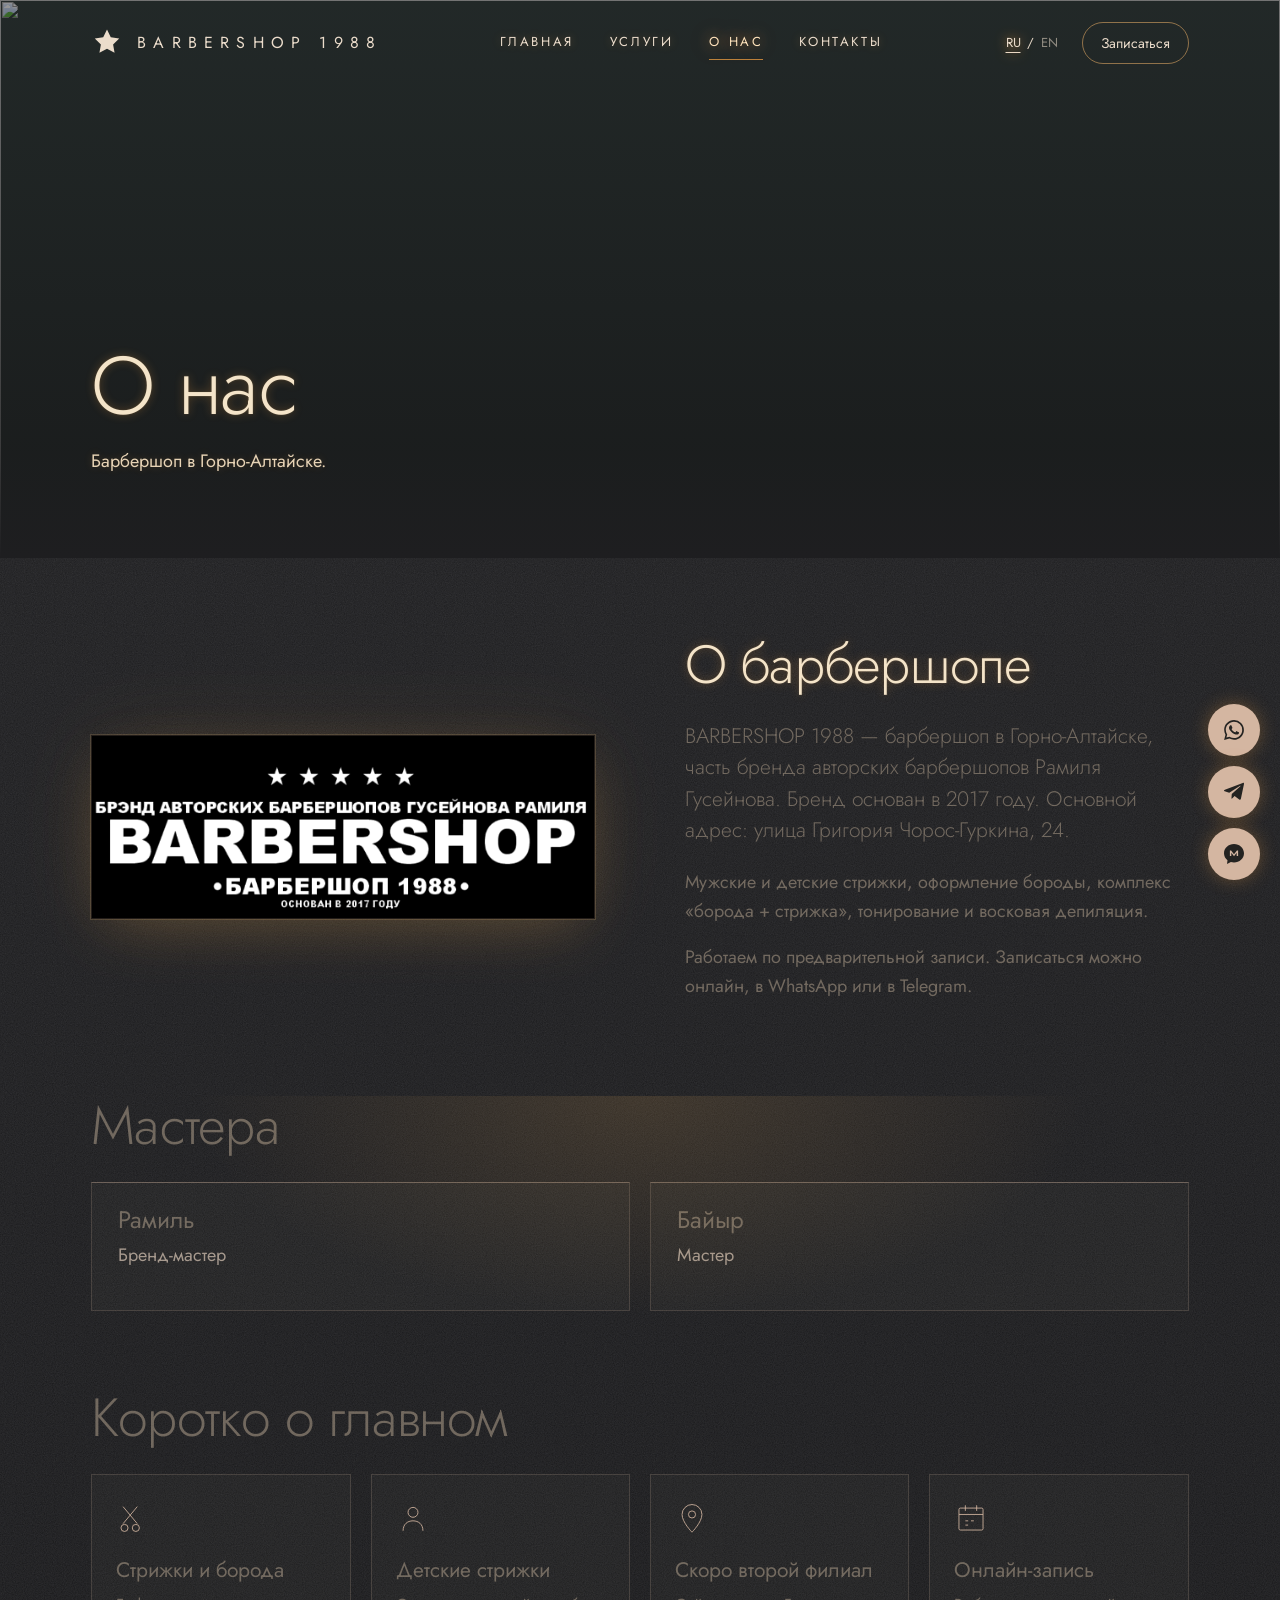
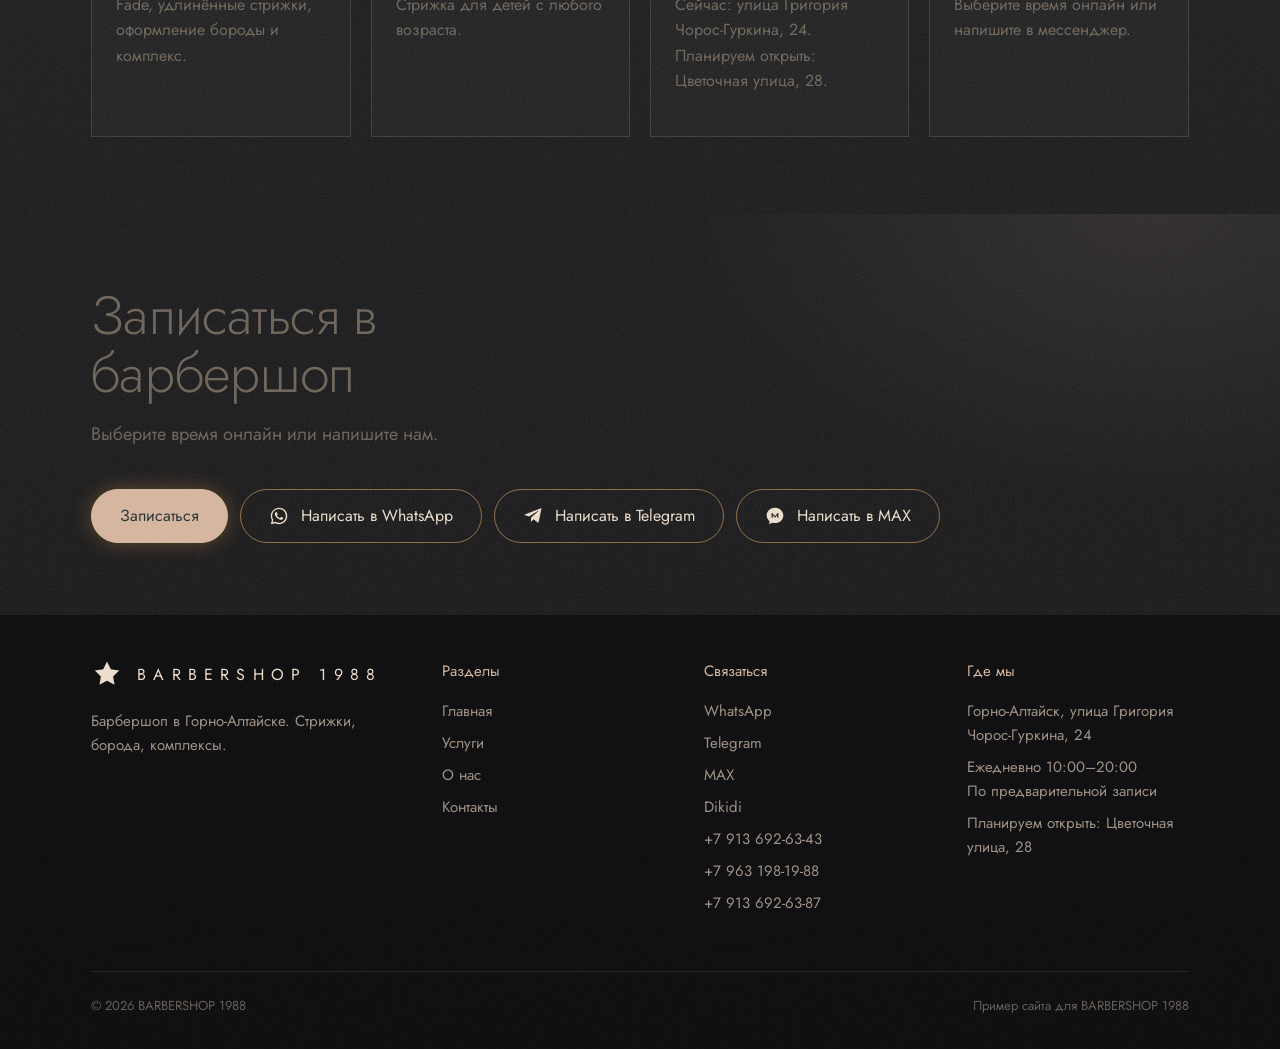
==== commit f6cc8daf: "Add files via upload" ====
--- a/about.html
+++ b/about.html
@@ -9,7 +9,7 @@
   <link rel="preconnect" href="https://fonts.googleapis.com">
   <link rel="preconnect" href="https://fonts.gstatic.com" crossorigin>
   <link href="https://fonts.googleapis.com/css2?family=Jost:wght@300;400;500&family=Cormorant+Garamond:wght@400;500;600&display=swap" rel="stylesheet">
-  <link rel="stylesheet" href="style.css?v=200">
+  <link rel="stylesheet" href="style.css?v=201">
 </head>
 <body data-page="about" data-title="meta.about">
   <div id="header"></div>
@@ -77,6 +77,8 @@
           <a class="btn btn--wood" data-dk><span data-i18n="btn.book"></span></a>
           <a class="btn btn--ghost-light" data-wa><span data-i18n="btn.whatsapp"></span></a>
           <a class="btn btn--ghost-light" data-tg><span data-i18n="btn.telegram"></span></a>
+
+          <a class="btn btn--ghost-light" data-mx><span data-i18n="btn.max"></span></a>
         </div>
       </div>
     </section>
@@ -84,7 +86,7 @@
 
   <div id="footer"></div>
 
-  <script src="i18n.js?v=115"></script>
-  <script src="main.js?v=115"></script>
+  <script src="i18n.js?v=116"></script>
+  <script src="main.js?v=116"></script>
 </body>
 </html>
--- a/style.css
+++ b/style.css
@@ -514,7 +514,9 @@
 /* кнопка «Записаться» — только на телефоне, главным действием слева */
 .float .float__book { display: none; }
 @media (max-width: 760px) {
-  .float { grid-template-columns: 1.3fr 1fr 1fr; }
+  .float { grid-template-columns: 1.25fr 1fr 1fr .8fr; }
+  .float a { gap: 6px; padding: 0 4px; }
+  .float a svg { width: 20px; height: 20px; flex: none; }
   .float .float__book { display: flex; background: var(--wood); color: var(--night); font-weight: 500; }
   .float .float__book:hover { background: var(--stone); }
   .float__label { font-size: 14px; }
